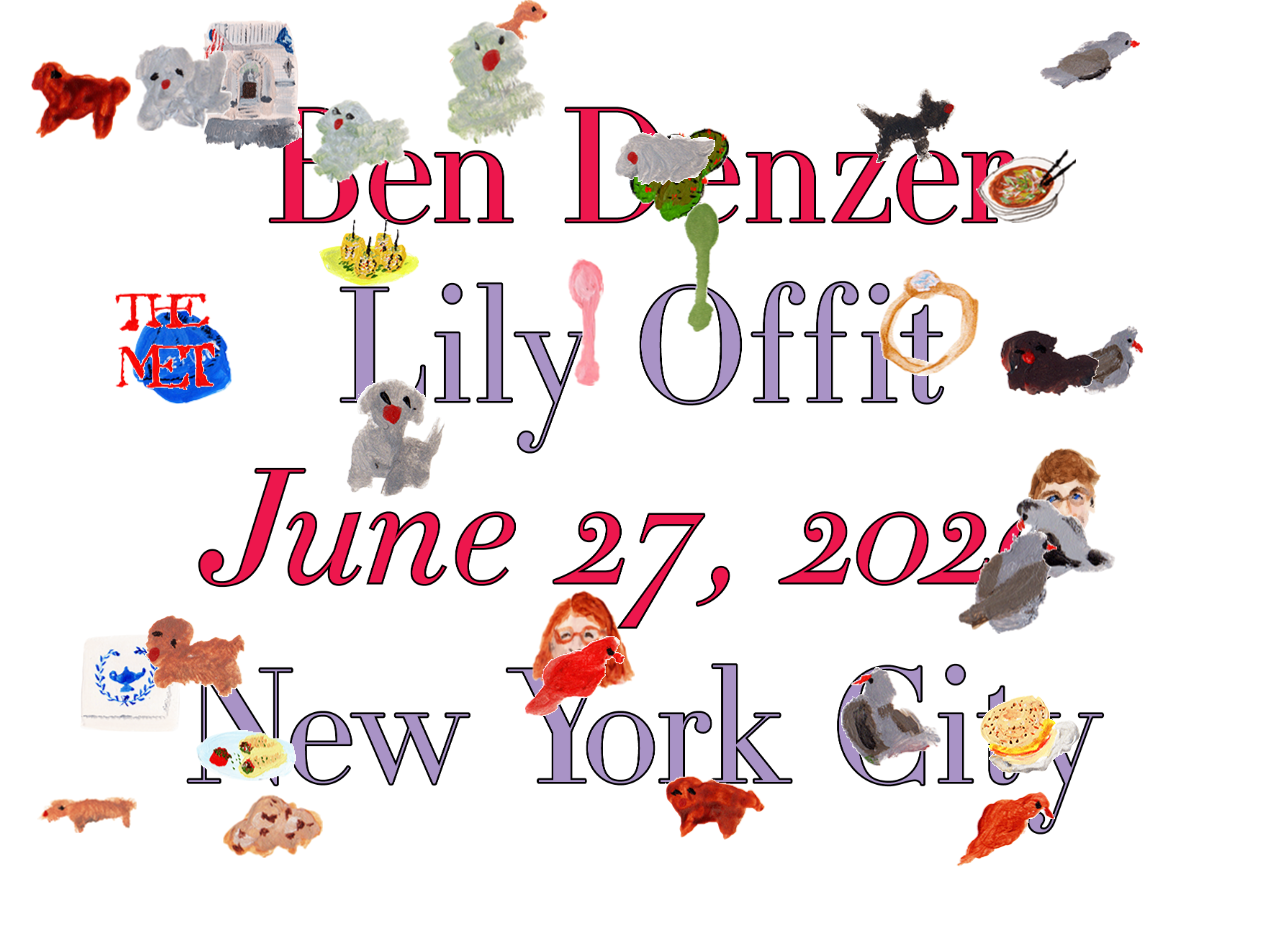
==== index.html @ c80c97ab "bg update" ====
<!DOCTYPE html>
<html>
<head>
	<!-- Load stylesheet -->
	<link rel="stylesheet" href="css/myStyles.css">
	<!-- Canvas Size Fix -->
	<style type="text/css">
		html,
		body {
		    margin: 0;
		    overflow: hidden;
		    height: 100%;
		}

		/* Scale canvas with resize attribute to full size */
		canvas[resize] {
		    width: 100%;
		    height: 100%;
		}
	</style>
	<!-- Load the Paper.js library -->
	<script type="text/javascript" src="js/paper.js"></script>
	<!-- Load external PaperScript and associate it with myCanvas -->
	<script type="text/paperscript" src="js/myScript.js" canvas="myCanvas"></script>
</head>
<body>
	<canvas id="myCanvas" resize="true" style="background:url('img/type-test.png'); background-repeat:no-repeat; background-position: center; background-size: contain">
		<img src="img/Image0.png" id="ben">
		<img src="img/Image1.png" id="lily">
		<img src="img/Bird1.png" id="bird1">
		<img src="img/Bird2.png" id="bird2">
		<img src="img/Bird3.png" id="bird3">
		<img src="img/Bird4.png" id="bird4">
		<img src="img/Bird5.png" id="bird5">
		<img src="img/Bird6.png" id="bird6">
		<img src="img/Bird7.png" id="bird7">
		<img src="img/Buritto1.png" id="buritto1">
		<img src="img/Cactus1.png" id="cactus1">
		<img src="img/Century1.png" id="century1">
		<img src="img/Cookie1.png" id="cookie1">
		<img src="img/Corn1.png" id="corn1">
		<img src="img/Flowers1.png" id="flowers1">
		<img src="img/Glue1.png" id="glue1">
		<img src="img/Hat1.png" id="hat1">
		<img src="img/Lily1.png" id="lily1">
		<img src="img/Met1.png" id="met1">
		<img src="img/Napkin1.png" id="napkin1">
		<img src="img/Puppy1.png" id="puppy1">
		<img src="img/Puppy2.png" id="puppy2">
		<img src="img/Puppy3.png" id="puppy3">
		<img src="img/Puppy4.png" id="puppy4">
		<img src="img/Puppy5.png" id="puppy5">
		<img src="img/Puppy6.png" id="puppy6">
		<img src="img/Puppy7.png" id="puppy7">
		<img src="img/Puppy8.png" id="puppy8">
		<img src="img/Puppy9.png" id="puppy9">
		<img src="img/Puppy10.png" id="puppy10">
		<img src="img/Puppy11.png" id="puppy11">
		<img src="img/Puppy12.png" id="puppy12">
		<img src="img/Puppy13.png" id="puppy13">
		<img src="img/Puppy14.png" id="puppy14">
		<img src="img/Ramen1.png" id="ramen1">
		<img src="img/Ring1.png" id="ring1">
		<img src="img/Sandwich1.png" id="sandwich1">
		<img src="img/Spoon1.png" id="spoon1">
		<img src="img/Spoon2.png" id="spoon2">

	</canvas>
</body>
</html>
---- css/myStyles.css ----
@font-face {
font-family: "htf-didot";
src: url("../fonts/HTFDidot-Light24.otf") format("opentype");
}

@font-face {
font-family: "htf-didot-italic";
src: url("../fonts/HTFDidot-LightIta24.otf") format("opentype");
}

html {
		font-size: 13vw;
}

.parent {
	display: table;
	text-align: center;
	width: 100vw;
	height: 100vh;
}

.child {
	display: table-cell;
	vertical-align: middle;

}

p {
	font-family: 'htf-didot', serif;
	font-variant-ligatures: none;
	letter-spacing: 1px;
	-webkit-text-stroke: .15vw black;
	margin: 10px;
}

.ital {
	font-family: 'htf-didot-italic', serif;
}
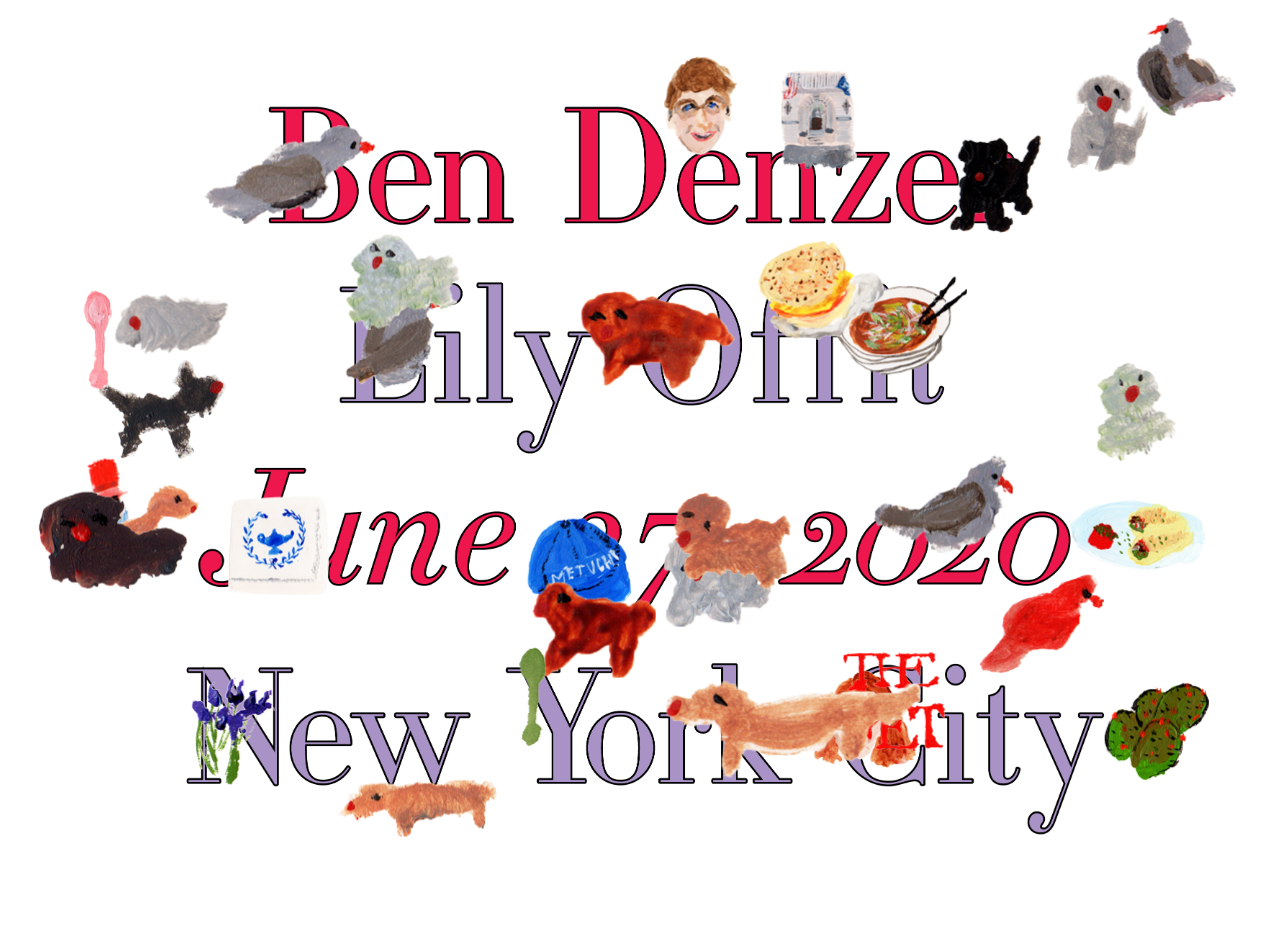
==== commit ffb10275: "new images" ====
--- a/index.html
+++ b/index.html
@@ -27,43 +27,42 @@
 	<canvas id="myCanvas" resize="true" style="background:url('img/type-test.png'); background-repeat:no-repeat; background-position: center; background-size: contain">
 		<img src="img/Image0.png" id="ben">
 		<img src="img/Image1.png" id="lily">
-		<img src="img/Bird1.png" id="bird1">
-		<img src="img/Bird2.png" id="bird2">
-		<img src="img/Bird3.png" id="bird3">
-		<img src="img/Bird4.png" id="bird4">
-		<img src="img/Bird5.png" id="bird5">
-		<img src="img/Bird6.png" id="bird6">
-		<img src="img/Bird7.png" id="bird7">
-		<img src="img/Buritto1.png" id="buritto1">
-		<img src="img/Cactus1.png" id="cactus1">
-		<img src="img/Century1.png" id="century1">
-		<img src="img/Cookie1.png" id="cookie1">
-		<img src="img/Corn1.png" id="corn1">
-		<img src="img/Flowers1.png" id="flowers1">
-		<img src="img/Glue1.png" id="glue1">
-		<img src="img/Hat1.png" id="hat1">
-		<img src="img/Lily1.png" id="lily1">
-		<img src="img/Met1.png" id="met1">
-		<img src="img/Napkin1.png" id="napkin1">
-		<img src="img/Puppy1.png" id="puppy1">
-		<img src="img/Puppy2.png" id="puppy2">
-		<img src="img/Puppy3.png" id="puppy3">
-		<img src="img/Puppy4.png" id="puppy4">
-		<img src="img/Puppy5.png" id="puppy5">
-		<img src="img/Puppy6.png" id="puppy6">
-		<img src="img/Puppy7.png" id="puppy7">
-		<img src="img/Puppy8.png" id="puppy8">
-		<img src="img/Puppy9.png" id="puppy9">
-		<img src="img/Puppy10.png" id="puppy10">
-		<img src="img/Puppy11.png" id="puppy11">
-		<img src="img/Puppy12.png" id="puppy12">
-		<img src="img/Puppy13.png" id="puppy13">
-		<img src="img/Puppy14.png" id="puppy14">
-		<img src="img/Ramen1.png" id="ramen1">
-		<img src="img/Ring1.png" id="ring1">
-		<img src="img/Sandwich1.png" id="sandwich1">
-		<img src="img/Spoon1.png" id="spoon1">
-		<img src="img/Spoon2.png" id="spoon2">
+		<img src="img/Image2.png" id="bird1">
+		<img src="img/Image3.png" id="bird2">
+		<img src="img/Image4.png" id="bird3">
+		<img src="img/Image5.png" id="bird4">
+		<img src="img/Image6.png" id="bird5">
+		<img src="img/Image7.png" id="bird6">
+		<img src="img/Image8.png" id="bird7">
+		<img src="img/Image9.png" id="buritto1">
+		<img src="img/Image10.png" id="cactus1">
+		<img src="img/Image11.png" id="century1">
+		<img src="img/Image12.png" id="cookie1">
+		<img src="img/Image13.png" id="corn1">
+		<img src="img/Image14.png" id="flowers1">
+		<img src="img/Image15.png" id="glue1">
+		<img src="img/Image16.png" id="hat1">
+		<img src="img/Image17.png" id="met1">
+		<img src="img/Image18.png" id="napkin1">
+		<img src="img/Image19.png" id="puppy1">
+		<img src="img/Image20.png" id="puppy2">
+		<img src="img/Image21.png" id="puppy3">
+		<img src="img/Image22.png" id="puppy4">
+		<img src="img/Image23.png" id="puppy5">
+		<img src="img/Image24.png" id="puppy6">
+		<img src="img/Image25.png" id="puppy7">
+		<img src="img/Image26.png" id="puppy8">
+		<img src="img/Image27.png" id="puppy9">
+		<img src="img/Image28.png" id="puppy10">
+		<img src="img/Image29.png" id="puppy11">
+		<img src="img/Image30.png" id="puppy12">
+		<img src="img/Image31.png" id="puppy13">
+		<img src="img/Image32.png" id="puppy14">
+		<img src="img/Image33.png" id="ramen1">
+		<img src="img/Image34.png" id="ring1">
+		<img src="img/Image35.png" id="sandwich1">
+		<img src="img/Image36.png" id="spoon1">
+		<img src="img/Image37.png" id="spoon2">
 
 	</canvas>
 </body>
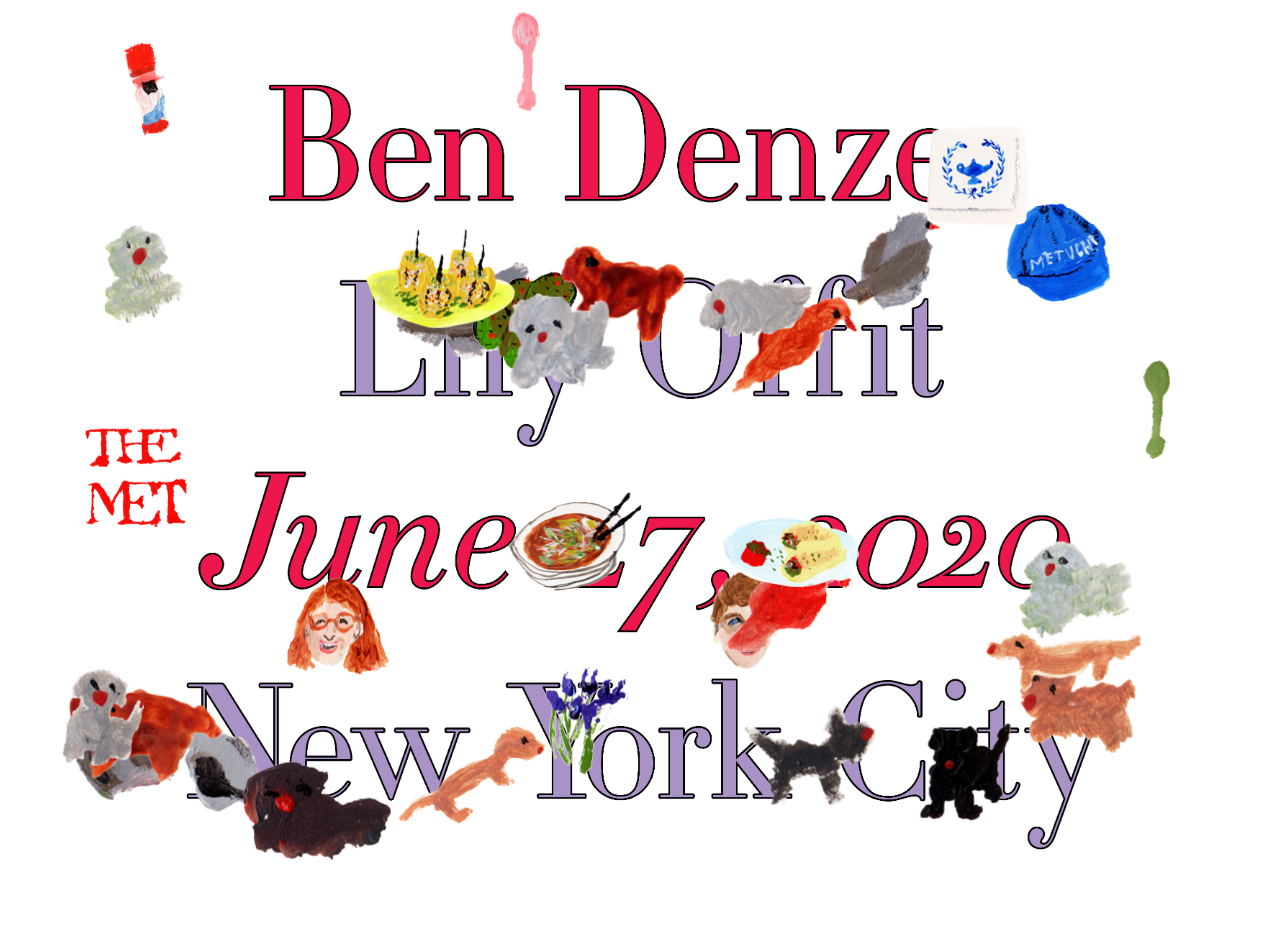
==== commit 9766a40b: "background fix" ====
--- a/index.html
+++ b/index.html
@@ -24,7 +24,11 @@
 	<script type="text/paperscript" src="js/myScript.js" canvas="myCanvas"></script>
 </head>
 <body>
-	<canvas id="myCanvas" resize="true" style="background:url('img/type-test.png'); background-repeat:no-repeat; background-position: center; background-size: contain">
+	<canvas id="myCanvas" resize="true" style="background:url(''); background-repeat:no-repeat; background-position: center; background-size: contain">
+		<img src="img/type-test-1.png" id="bg-1">
+		<img src="img/type-test-2.png" id="bg-2">
+		<img src="img/type-test-3.png" id="bg-3">
+		<img src="img/type-test-4.png" id="bg-4">
 		<img src="img/Image0.png" id="ben">
 		<img src="img/Image1.png" id="lily">
 		<img src="img/Image2.png" id="bird1">
@@ -63,7 +67,7 @@
 		<img src="img/Image35.png" id="sandwich1">
 		<img src="img/Image36.png" id="spoon1">
 		<img src="img/Image37.png" id="spoon2">
-
+		<div id="labelDiv">Some text</div>
 	</canvas>
 </body>
 </html>
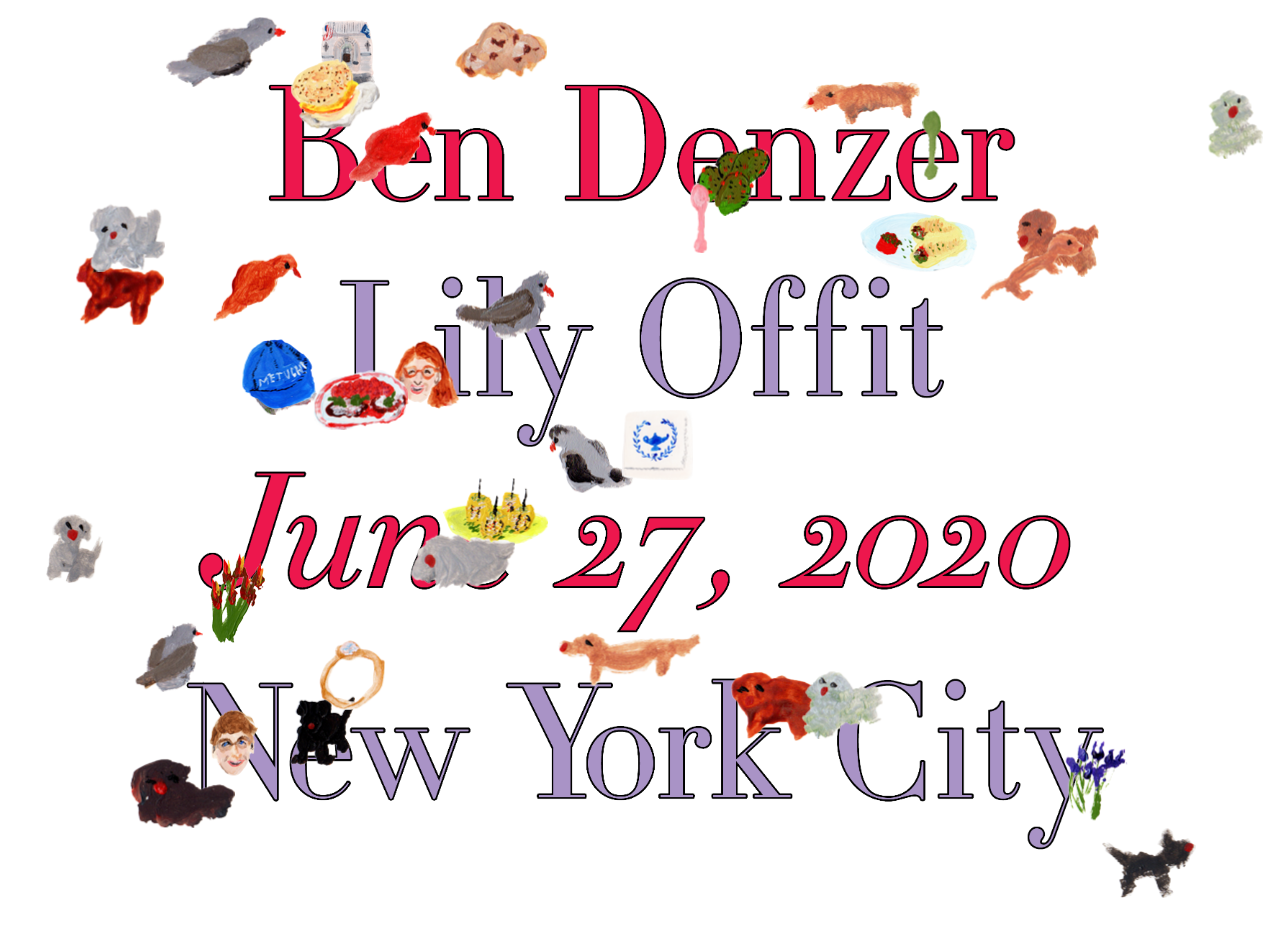
==== commit e4d392f4: "updates" ====
--- a/index.html
+++ b/index.html
@@ -24,50 +24,52 @@
 	<script type="text/paperscript" src="js/myScript.js" canvas="myCanvas"></script>
 </head>
 <body>
-	<canvas id="myCanvas" resize="true" style="background:url(''); background-repeat:no-repeat; background-position: center; background-size: contain">
+	<canvas id="myCanvas" resize="true">
 		<img src="img/type-test-1.png" id="bg-1">
 		<img src="img/type-test-2.png" id="bg-2">
 		<img src="img/type-test-3.png" id="bg-3">
 		<img src="img/type-test-4.png" id="bg-4">
-		<img src="img/Image0.png" id="ben">
-		<img src="img/Image1.png" id="lily">
-		<img src="img/Image2.png" id="bird1">
-		<img src="img/Image3.png" id="bird2">
-		<img src="img/Image4.png" id="bird3">
-		<img src="img/Image5.png" id="bird4">
-		<img src="img/Image6.png" id="bird5">
-		<img src="img/Image7.png" id="bird6">
-		<img src="img/Image8.png" id="bird7">
-		<img src="img/Image9.png" id="buritto1">
-		<img src="img/Image10.png" id="cactus1">
-		<img src="img/Image11.png" id="century1">
-		<img src="img/Image12.png" id="cookie1">
-		<img src="img/Image13.png" id="corn1">
-		<img src="img/Image14.png" id="flowers1">
-		<img src="img/Image15.png" id="glue1">
-		<img src="img/Image16.png" id="hat1">
-		<img src="img/Image17.png" id="met1">
-		<img src="img/Image18.png" id="napkin1">
-		<img src="img/Image19.png" id="puppy1">
-		<img src="img/Image20.png" id="puppy2">
-		<img src="img/Image21.png" id="puppy3">
-		<img src="img/Image22.png" id="puppy4">
-		<img src="img/Image23.png" id="puppy5">
-		<img src="img/Image24.png" id="puppy6">
-		<img src="img/Image25.png" id="puppy7">
-		<img src="img/Image26.png" id="puppy8">
-		<img src="img/Image27.png" id="puppy9">
-		<img src="img/Image28.png" id="puppy10">
-		<img src="img/Image29.png" id="puppy11">
-		<img src="img/Image30.png" id="puppy12">
-		<img src="img/Image31.png" id="puppy13">
-		<img src="img/Image32.png" id="puppy14">
-		<img src="img/Image33.png" id="ramen1">
-		<img src="img/Image34.png" id="ring1">
-		<img src="img/Image35.png" id="sandwich1">
-		<img src="img/Image36.png" id="spoon1">
-		<img src="img/Image37.png" id="spoon2">
-		<div id="labelDiv">Some text</div>
+		<img src="img/paintings/Ben1.png" id="ben">
+		<img src="img/paintings/Lily1.png" id="lily">
+		<img src="img/paintings/Bird1.png" id="bird1">
+		<img src="img/paintings/Bird2.png" id="bird2">
+		<img src="img/paintings/Bird3.png" id="bird3">
+		<img src="img/paintings/Bird4.png" id="bird4">
+		<img src="img/paintings/Bird5.png" id="bird5">
+		<img src="img/paintings/Bird6.png" id="bird6">
+		<img src="img/paintings/Bird7.png" id="bird7">
+		<img src="img/paintings/Buritto1.png" id="buritto1">
+		<img src="img/paintings/Cab1.png" id="cab1">
+		<img src="img/paintings/Cactus1.png" id="cactus1">
+		<img src="img/paintings/Century1.png" id="century1">
+		<img src="img/paintings/Cookie1.png" id="cookie1">
+		<img src="img/paintings/Corn1.png" id="corn1">
+		<img src="img/paintings/Flowers1.png" id="flowers1">
+		<img src="img/paintings/Flowers2.png" id="flowers2">
+		<img src="img/paintings/Glue1.png" id="glue1">
+		<img src="img/paintings/Hat1.png" id="hat1">
+		<img src="img/paintings/HotPot1.png" id="hotpot1">
+		<img src="img/paintings/Napkin1.png" id="napkin1">
+		<img src="img/paintings/Parm1.png" id="parm1">
+		<img src="img/paintings/Puppy1.png" id="puppy1">
+		<img src="img/paintings/Puppy2.png" id="puppy2">
+		<img src="img/paintings/Puppy3.png" id="puppy3">
+		<img src="img/paintings/Puppy4.png" id="puppy4">
+		<img src="img/paintings/Puppy5.png" id="puppy5">
+		<img src="img/paintings/Puppy6.png" id="puppy6">
+		<img src="img/paintings/Puppy7.png" id="puppy7">
+		<img src="img/paintings/Puppy8.png" id="puppy8">
+		<img src="img/paintings/Puppy9.png" id="puppy9">
+		<img src="img/paintings/Puppy10.png" id="puppy10">
+		<img src="img/paintings/Puppy11.png" id="puppy11">
+		<img src="img/paintings/Puppy12.png" id="puppy12">
+		<img src="img/paintings/Puppy13.png" id="puppy13">
+		<img src="img/paintings/Puppy14.png" id="puppy14">
+		<img src="img/paintings/Ramen1.png" id="ramen1">
+		<img src="img/paintings/Ring1.png" id="ring1">
+		<img src="img/paintings/Sandwich1.png" id="sandwich1">
+		<img src="img/paintings/Spoon1.png" id="spoon1">
+		<img src="img/paintings/Spoon2.png" id="spoon2">
 	</canvas>
 </body>
 </html>
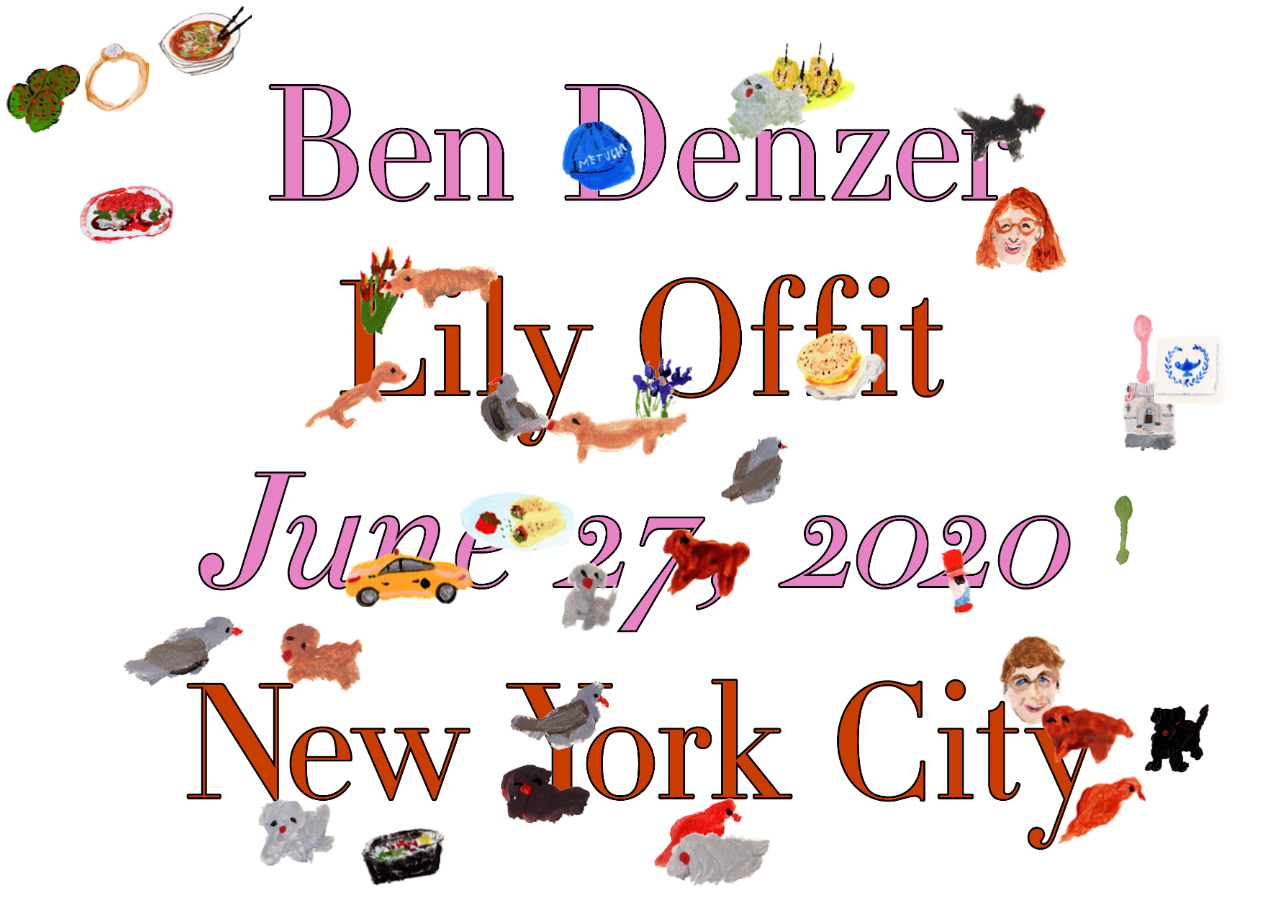
==== commit 9d4ace0b: "a lot of updates" ====
--- a/index.html
+++ b/index.html
@@ -25,10 +25,22 @@
 </head>
 <body>
 	<canvas id="myCanvas" resize="true">
-		<img src="img/type-test-1.png" id="bg-1">
-		<img src="img/type-test-2.png" id="bg-2">
-		<img src="img/type-test-3.png" id="bg-3">
-		<img src="img/type-test-4.png" id="bg-4">
+		<img src="img/type/line-1-0.png" id="line-1-0">
+		<img src="img/type/line-2-0.png" id="line-2-0">
+		<img src="img/type/line-3-0.png" id="line-3-0">
+		<img src="img/type/line-4-0.png" id="line-4-0">
+		<img src="img/type/line-1-1.png" id="line-1-1">
+		<img src="img/type/line-2-1.png" id="line-2-1">
+		<img src="img/type/line-3-1.png" id="line-3-1">
+		<img src="img/type/line-4-1.png" id="line-4-1">
+		<img src="img/type/line-1-2.png" id="line-1-2">
+		<img src="img/type/line-2-2.png" id="line-2-2">
+		<img src="img/type/line-3-2.png" id="line-3-2">
+		<img src="img/type/line-4-2.png" id="line-4-2">
+		<img src="img/type/line-1-3.png" id="line-1-3">
+		<img src="img/type/line-2-3.png" id="line-2-3">
+		<img src="img/type/line-3-3.png" id="line-3-3">
+		<img src="img/type/line-4-3.png" id="line-4-3">
 		<img src="img/paintings/Ben1.png" id="ben">
 		<img src="img/paintings/Lily1.png" id="lily">
 		<img src="img/paintings/Bird1.png" id="bird1">
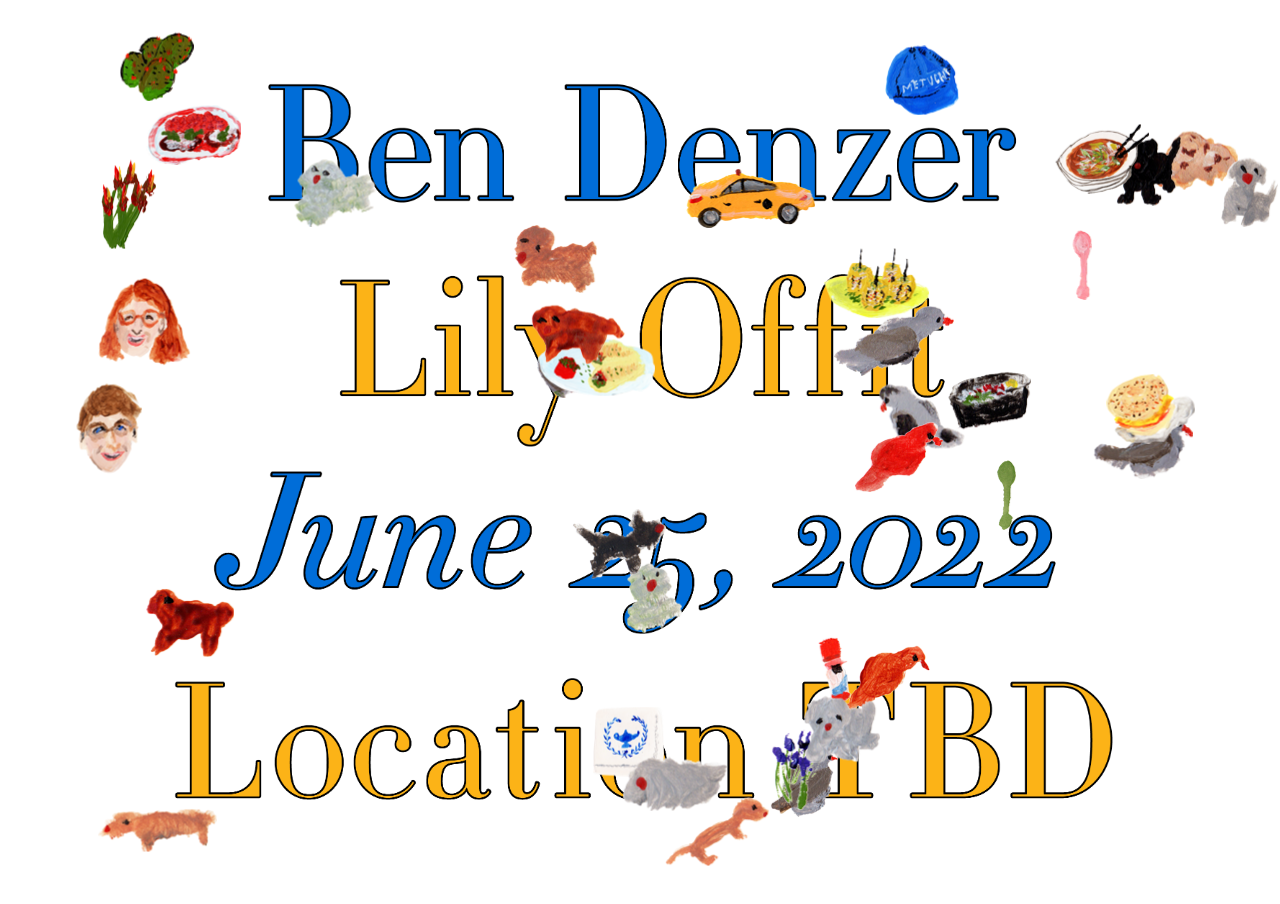
==== commit 4d87520b: "remove century1" ====
--- a/index.html
+++ b/index.html
@@ -53,7 +53,7 @@
 		<img src="img/paintings/Buritto1.png" id="buritto1">
 		<img src="img/paintings/Cab1.png" id="cab1">
 		<img src="img/paintings/Cactus1.png" id="cactus1">
-		<img src="img/paintings/Century1.png" id="century1">
+		<!-- <img src="img/paintings/Century1.png" id="century1"> -->
 		<img src="img/paintings/Cookie1.png" id="cookie1">
 		<img src="img/paintings/Corn1.png" id="corn1">
 		<img src="img/paintings/Flowers1.png" id="flowers1">
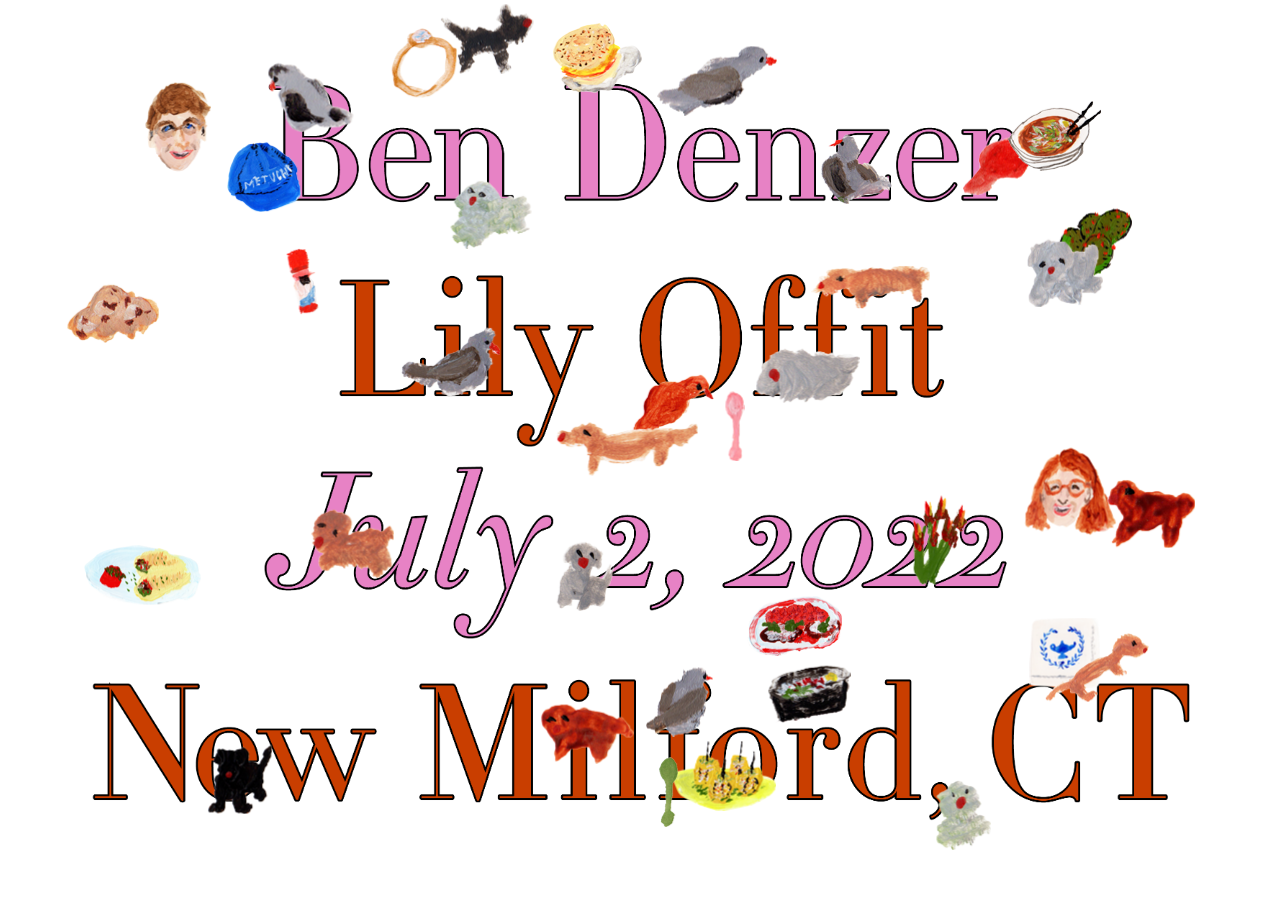
==== commit 90f8d15c: "delete cab" ====
--- a/index.html
+++ b/index.html
@@ -51,7 +51,7 @@
 		<img src="img/paintings/Bird6.png" id="bird6">
 		<img src="img/paintings/Bird7.png" id="bird7">
 		<img src="img/paintings/Buritto1.png" id="buritto1">
-		<img src="img/paintings/Cab1.png" id="cab1">
+		<!-- <img src="img/paintings/Cab1.png" id="cab1"> -->
 		<img src="img/paintings/Cactus1.png" id="cactus1">
 		<!-- <img src="img/paintings/Century1.png" id="century1"> -->
 		<img src="img/paintings/Cookie1.png" id="cookie1">
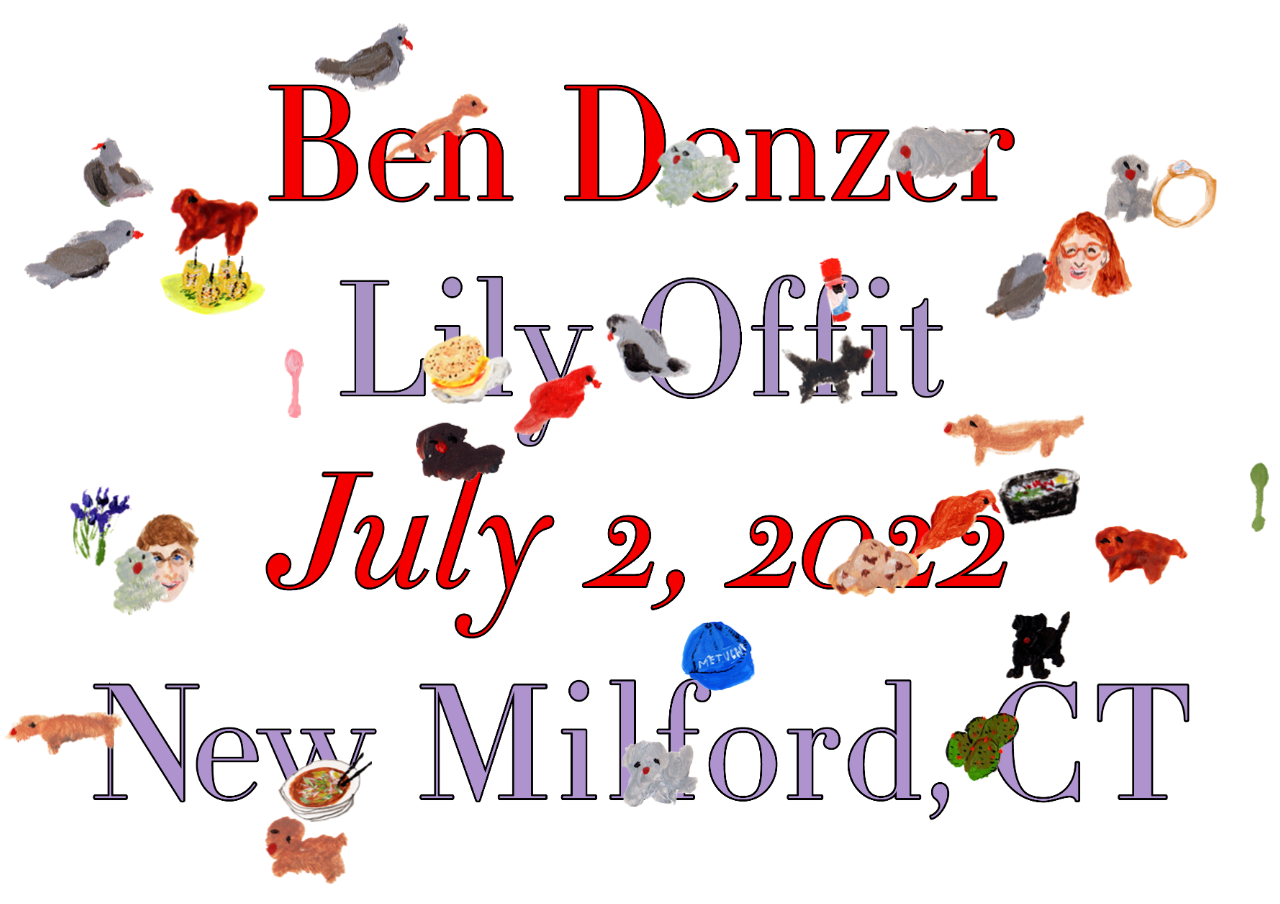
==== commit aa7e1295: "committing" ====
--- a/index.html
+++ b/index.html
@@ -51,9 +51,9 @@
 		<img src="img/paintings/Bird6.png" id="bird6">
 		<img src="img/paintings/Bird7.png" id="bird7">
 		<img src="img/paintings/Buritto1.png" id="buritto1">
-		<!-- <img src="img/paintings/Cab1.png" id="cab1"> -->
+		<!--<img src="img/paintings/Cab1.png" id="cab1">-->
 		<img src="img/paintings/Cactus1.png" id="cactus1">
-		<!-- <img src="img/paintings/Century1.png" id="century1"> -->
+		<!--<img src="img/paintings/Century1.png" id="century1">-->
 		<img src="img/paintings/Cookie1.png" id="cookie1">
 		<img src="img/paintings/Corn1.png" id="corn1">
 		<img src="img/paintings/Flowers1.png" id="flowers1">
